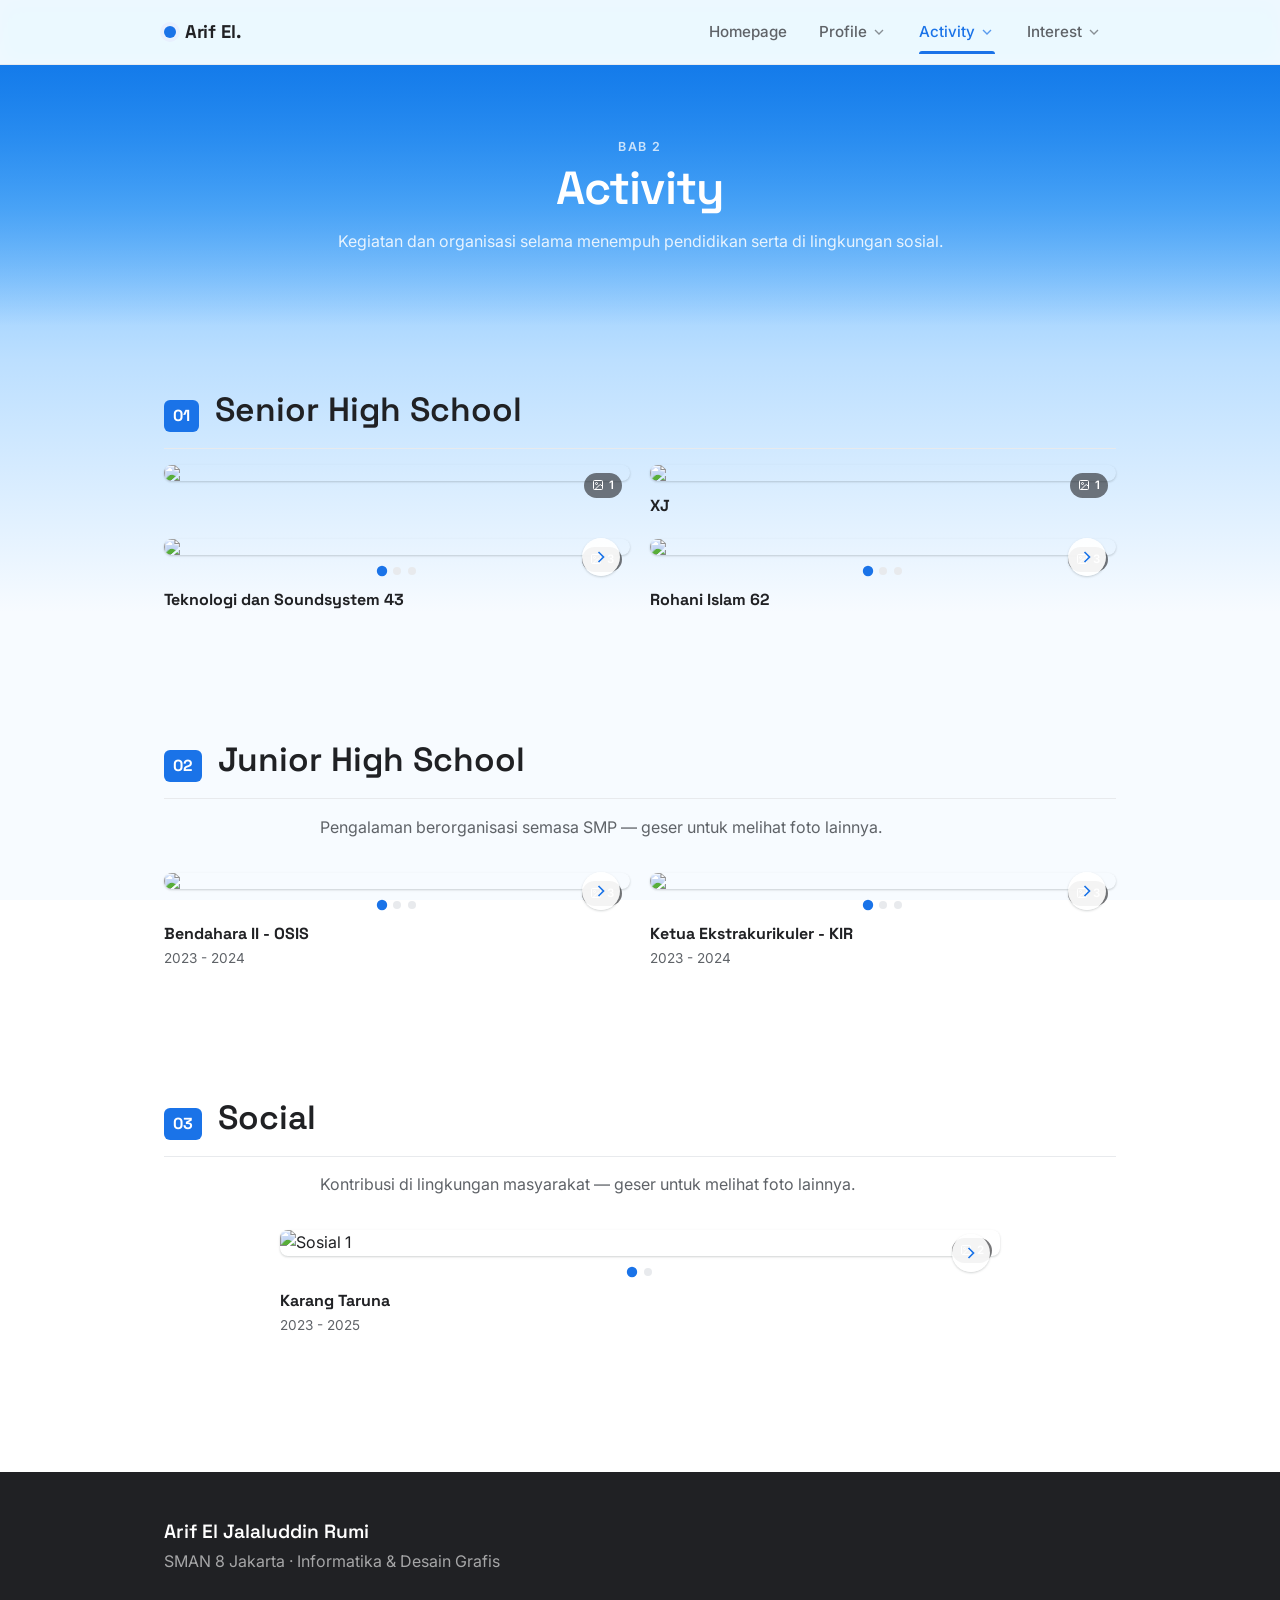
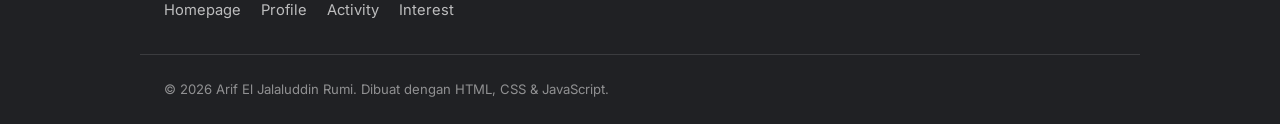
==== activity.html @ 5ea63747 "Add files via upload" ====
<!DOCTYPE html>
<html lang="id" class="bg-background">
<head>
  <meta charset="UTF-8" />
  <meta name="viewport" content="width=device-width, initial-scale=1.0" />
  <title>Activity — Arif El Jalaluddin Rumi</title>
  <meta name="description" content="Aktivitas Arif: Senior High School, Junior High School, dan kegiatan sosial." />
  <meta name="theme-color" content="#2b2f7a" />
  <link rel="preconnect" href="https://fonts.googleapis.com" />
  <link rel="preconnect" href="https://fonts.gstatic.com" crossorigin />
  <link href="https://fonts.googleapis.com/css2?family=Space+Grotesk:wght@400;500;600;700&family=Inter:wght@400;500;600&display=swap" rel="stylesheet" />
  <link rel="stylesheet" href="styles.css" />
</head>
<body>

  <!-- ============ NAV ============ -->
  <header class="nav">
    <nav class="wrap nav__inner" aria-label="Navigasi utama">
      <a href="index.html" class="brand"><span class="brand__dot"></span>Arif El.</a>
      <button class="nav__toggle" aria-label="Buka menu" aria-expanded="false">
        <svg viewBox="0 0 24 24" fill="none" stroke="currentColor" stroke-width="2"><line x1="3" y1="6" x2="21" y2="6"/><line x1="3" y1="12" x2="21" y2="12"/><line x1="3" y1="18" x2="21" y2="18"/></svg>
      </button>
      <ul class="nav__links">
        <li><a class="nav__link" data-page="index.html" href="index.html">Homepage</a></li>
        <li class="has-drop">
          <a class="nav__link" data-page="profile.html" href="profile.html">Profile
            <svg viewBox="0 0 24 24" fill="none" stroke="currentColor" stroke-width="2"><polyline points="6 9 12 15 18 9"/></svg>
          </a>
          <div class="dropdown">
            <a href="profile.html#skills">Skills</a>
            <a href="profile.html#future">Vision</a>
            <a href="profile.html#archive">Archive</a>
          </div>
        </li>
        <li class="has-drop">
          <a class="nav__link active" data-page="activity.html" href="activity.html">Activity
            <svg viewBox="0 0 24 24" fill="none" stroke="currentColor" stroke-width="2"><polyline points="6 9 12 15 18 9"/></svg>
          </a>
          <div class="dropdown">
            <a href="#shs">Senior High School</a>
            <a href="#jhs">Junior High School</a>
            <a href="#social">Social</a>
          </div>
        </li>
        <li class="has-drop">
          <a class="nav__link" data-page="interest.html" href="interest.html">Interest
            <svg viewBox="0 0 24 24" fill="none" stroke="currentColor" stroke-width="2"><polyline points="6 9 12 15 18 9"/></svg>
          </a>
          <div class="dropdown">
            <a href="interest.html#book">Book</a>
            <a href="interest.html#graphic">Graphic Design</a>
            <a href="interest.html#photography">Photography</a>
          </div>
        </li>
      </ul>
    </nav>
  </header>

  <!-- ============ PAGE HERO ============ -->
  <section class="pagehero">
    <div class="wrap">
      <p class="eyebrow" style="color:rgba(255,255,255,0.75)">Bab 2</p>
      <h1>Activity</h1>
      <p>Kegiatan dan organisasi selama menempuh pendidikan serta di lingkungan sosial.</p>
    </div>
  </section>

  <!-- ============ SENIOR HIGH SCHOOL ============ -->
  <section id="shs" class="subsection">
    <div class="wrap">
      <div class="sub-head reveal"><span class="num">01</span><h2>Senior High School</h2></div>
      <div class="gallery gallery--2">
        <div class="reveal">
          <div class="slider wide" data-slider>
            <span class="slider__count"><svg viewBox="0 0 24 24" fill="none" stroke="currentColor" stroke-width="2"><rect x="3" y="3" width="18" height="18" rx="2"/><circle cx="9" cy="9" r="2"/><path d="m21 15-3.09-3.09a2 2 0 0 0-2.82 0L6 21"/></svg>1</span>
            <div class="slider__viewport">
              <div class="slider__track">
                <div class="slider__slide"><div class="slider__img"><img src ="a11.png"></div></div>
              </div>
            </div>
            <button class="slider__btn slider__btn--prev" type="button" aria-label="Foto sebelumnya"><svg viewBox="0 0 24 24" fill="none" stroke="currentColor" stroke-width="2"><polyline points="15 18 9 12 15 6"/></svg></button>
            <button class="slider__btn slider__btn--next" type="button" aria-label="Foto berikutnya"><svg viewBox="0 0 24 24" fill="none" stroke="currentColor" stroke-width="2"><polyline points="9 18 15 12 9 6"/></svg></button>
            <div class="slider__dots"></div>
          </div>
        </div>
        <div class="reveal">
          <div class="slider wide" data-slider>
            <span class="slider__count"><svg viewBox="0 0 24 24" fill="none" stroke="currentColor" stroke-width="2"><rect x="3" y="3" width="18" height="18" rx="2"/><circle cx="9" cy="9" r="2"/><path d="m21 15-3.09-3.09a2 2 0 0 0-2.82 0L6 21"/></svg>1</span>
            <div class="slider__viewport">
              <div class="slider__track">
                <div class="slider__slide"><div class="slider__img"><img src = "a21.png"></div></div>
              </div>
            </div>
            <button class="slider__btn slider__btn--prev" type="button" aria-label="Foto sebelumnya"><svg viewBox="0 0 24 24" fill="none" stroke="currentColor" stroke-width="2"><polyline points="15 18 9 12 15 6"/></svg></button>
            <button class="slider__btn slider__btn--next" type="button" aria-label="Foto berikutnya"><svg viewBox="0 0 24 24" fill="none" stroke="currentColor" stroke-width="2"><polyline points="9 18 15 12 9 6"/></svg></button>
            <div class="slider__dots"></div>
          </div>
          <div class="caption-card"><strong>XJ</strong></div>
        </div>
        <div class="reveal">
          <div class="slider wide" data-slider>
            <span class="slider__count"><svg viewBox="0 0 24 24" fill="none" stroke="currentColor" stroke-width="2"><rect x="3" y="3" width="18" height="18" rx="2"/><circle cx="9" cy="9" r="2"/><path d="m21 15-3.09-3.09a2 2 0 0 0-2.82 0L6 21"/></svg>3</span>
            <div class="slider__viewport">
              <div class="slider__track">
                <div class="slider__slide"><div class="slider__img"> <img src = "a31.JPG"></div></div>
                <div class="slider__slide"><div class="slider__img"><img src = "a321.png"></div></div>
                <div class="slider__slide"><div class="slider__img"> <img src = "a331.png"></div></div>
              </div>
            </div>
            <button class="slider__btn slider__btn--prev" type="button" aria-label="Foto sebelumnya"><svg viewBox="0 0 24 24" fill="none" stroke="currentColor" stroke-width="2"><polyline points="15 18 9 12 15 6"/></svg></button>
            <button class="slider__btn slider__btn--next" type="button" aria-label="Foto berikutnya"><svg viewBox="0 0 24 24" fill="none" stroke="currentColor" stroke-width="2"><polyline points="9 18 15 12 9 6"/></svg></button>
            <div class="slider__dots"></div>
          </div>
          <div class="caption-card"><strong>Teknologi dan Soundsystem 43</strong></div>
        </div>
        <div class="reveal">
          <div class="slider wide" data-slider>
            <span class="slider__count"><svg viewBox="0 0 24 24" fill="none" stroke="currentColor" stroke-width="2"><rect x="3" y="3" width="18" height="18" rx="2"/><circle cx="9" cy="9" r="2"/><path d="m21 15-3.09-3.09a2 2 0 0 0-2.82 0L6 21"/></svg>3</span>
            <div class="slider__viewport">
              <div class="slider__track">
                <div class="slider__slide"><div class="slider__img"><img src = "C:\Users\LENOVO\OneDrive\Documents\arif-el-portfolio0\public\a43.jpg"></div></div>
                <div class="slider__slide"><div class="slider__img"><img src = "a421.png"></div></div>
                <div class="slider__slide"><div class="slider__img"><img src = "C:\Users\LENOVO\OneDrive\Documents\arif-el-portfolio0\public\a41.jpg"></div></div>
              </div>
            </div>
            <button class="slider__btn slider__btn--prev" type="button" aria-label="Foto sebelumnya"><svg viewBox="0 0 24 24" fill="none" stroke="currentColor" stroke-width="2"><polyline points="15 18 9 12 15 6"/></svg></button>
            <button class="slider__btn slider__btn--next" type="button" aria-label="Foto berikutnya"><svg viewBox="0 0 24 24" fill="none" stroke="currentColor" stroke-width="2"><polyline points="9 18 15 12 9 6"/></svg></button>
            <div class="slider__dots"></div>
          </div>
          <div class="caption-card"><strong>Rohani Islam 62</strong></div>
        </div>
      </div>
    </div>
  </section>

  <!-- ============ JUNIOR HIGH SCHOOL ============ -->
  <section id="jhs" class="subsection">
    <div class="wrap">
      <div class="sub-head reveal"><span class="num">02</span><h2>Junior High School</h2></div>
      <p class="section-lead reveal" style="margin-bottom:2rem">Pengalaman berorganisasi semasa SMP — geser untuk melihat foto lainnya.</p>
      <div class="gallery gallery--2">
        <div class="reveal">
          <div class="slider wide" data-slider>
            <span class="slider__count"><svg viewBox="0 0 24 24" fill="none" stroke="currentColor" stroke-width="2"><rect x="3" y="3" width="18" height="18" rx="2"/><circle cx="9" cy="9" r="2"/><path d="m21 15-3.09-3.09a2 2 0 0 0-2.82 0L6 21"/></svg>3</span>
            <div class="slider__viewport">
              <div class="slider__track">
                <div class="slider__slide"><div class="slider__img"><img src = "a51.JPG"></div></div>
                <div class="slider__slide"><div class="slider__img"><img src = "a53.jpg"></div></div>
                <div class="slider__slide"><div class="slider__img"><img src = "IMG-20240913-WA0010.jpg"></div></div>
              </div>
            </div>
            <button class="slider__btn slider__btn--prev" type="button" aria-label="Foto sebelumnya"><svg viewBox="0 0 24 24" fill="none" stroke="currentColor" stroke-width="2"><polyline points="15 18 9 12 15 6"/></svg></button>
            <button class="slider__btn slider__btn--next" type="button" aria-label="Foto berikutnya"><svg viewBox="0 0 24 24" fill="none" stroke="currentColor" stroke-width="2"><polyline points="9 18 15 12 9 6"/></svg></button>
            <div class="slider__dots"></div>
          </div>
          <div class="caption-card"><strong>Bendahara II - OSIS</strong><span>2023 - 2024</span></div>
        </div>
        <div class="reveal">
          <div class="slider wide" data-slider>
            <span class="slider__count"><svg viewBox="0 0 24 24" fill="none" stroke="currentColor" stroke-width="2"><rect x="3" y="3" width="18" height="18" rx="2"/><circle cx="9" cy="9" r="2"/><path d="m21 15-3.09-3.09a2 2 0 0 0-2.82 0L6 21"/></svg>3</span>
            <div class="slider__viewport">
              <div class="slider__track">
                <div class="slider__slide"><div class="slider__img"><img src = "a61.jpg"></div></div>
                <div class="slider__slide"><div class="slider__img"><img src = "a62.jpg"></div></div>
                <div class="slider__slide"><div class="slider__img"><img src = "a63.jpg"></div></div>
              </div>
            </div>
            <button class="slider__btn slider__btn--prev" type="button" aria-label="Foto sebelumnya"><svg viewBox="0 0 24 24" fill="none" stroke="currentColor" stroke-width="2"><polyline points="15 18 9 12 15 6"/></svg></button>
            <button class="slider__btn slider__btn--next" type="button" aria-label="Foto berikutnya"><svg viewBox="0 0 24 24" fill="none" stroke="currentColor" stroke-width="2"><polyline points="9 18 15 12 9 6"/></svg></button>
            <div class="slider__dots"></div>
          </div>
          <div class="caption-card"><strong>Ketua Ekstrakurikuler - KIR</strong><span>2023 - 2024</span></div>
        </div>
      </div>
    </div>
  </section>

  <!-- ============ SOCIAL ============ -->
  <section id="social" class="subsection">
    <div class="wrap">
      <div class="sub-head reveal"><span class="num">03</span><h2>Social</h2></div>
      <p class="section-lead reveal" style="margin-bottom:2rem">Kontribusi di lingkungan masyarakat — geser untuk melihat foto lainnya.</p>
      
      <div class="gallery" style="max-width:720px;margin-inline:auto">
        <div class="reveal">
          <div class="slider" data-slider>
            <span class="slider__count">
              <svg viewBox="0 0 24 24" fill="none" stroke="currentColor" stroke-width="2"><rect x="3" y="3" width="18" height="18" rx="2"/><circle cx="9" cy="9" r="2"/><path d="m21 15-3.09-3.09a2 2 0 0 0-2.82 0L6 21"/></svg>2
            </span>
            <div class="slider__viewport">
              <div class="slider__track">
                
                <!-- GANTI BAGIAN INI: Hapus <div class="note"> -->
                <div class="slider__slide"><img class="slider__img" src="a71.JPG" alt="Sosial 1"></div>
                <div class="slider__slide"><img class="slider__img" src="a72.jpg" alt="Sosial 2"></div>
                
              </div>
            </div>
            <button class="slider__btn slider__btn--prev" type="button" aria-label="Foto sebelumnya"><svg viewBox="0 0 24 24" fill="none" stroke="currentColor" stroke-width="2"><polyline points="15 18 9 12 15 6"/></svg></button>
            <button class="slider__btn slider__btn--next" type="button" aria-label="Foto berikutnya"><svg viewBox="0 0 24 24" fill="none" stroke="currentColor" stroke-width="2"><polyline points="9 18 15 12 9 6"/></svg></button>
            <div class="slider__dots"></div>
          </div>
          <div class="caption-card"><strong>Karang Taruna</strong><span>2023 - 2025</span></div>
        </div>
      </div>
    </div>
</section>
  <!-- ============ FOOTER ============ -->
  <footer class="footer">
    <div class="wrap footer__inner">
      <div>
        <h3>Arif El Jalaluddin Rumi</h3>
        <p>SMAN 8 Jakarta &middot; Informatika &amp; Desain Grafis</p>
      </div>
      <nav class="footer__links" aria-label="Footer">
        <a href="index.html">Homepage</a>
        <a href="profile.html">Profile</a>
        <a href="activity.html">Activity</a>
        <a href="interest.html">Interest</a>
      </nav>
    </div>
    <div class="wrap footer__copy">&copy; 2026 Arif El Jalaluddin Rumi. Dibuat dengan HTML, CSS &amp; JavaScript.</div>
  </footer>

  <script src="main.js"></script>
</body>
</html>
---- styles.css ----
/* ============================================================
   Arif El — Portfolio
   Restyled to feel like Google Sites (clean, Material, airy)
   Palette (5): white / near-black / grey / Google-blue / indigo banner
   ============================================================ */

:root {
  --bg: #ffffff;
  --surface: #f8f9fa;          /* Google grey 50 */
  --fg: #202124;               /* Google grey 900 */
  --muted: #5f6368;            /* Google grey 700 */
  --line: #e8eaed;             /* hairline grey */
  --accent: #1a73e8;           /* Google blue */
  --accent-weak: #e8f0fe;      /* blue tint */
  --banner: #1f2555;           /* deep indigo banner */
  --banner-2: #343a76;
  --radius: 8px;
  --shadow-1: 0 1px 2px rgba(60,64,67,.14), 0 1px 3px rgba(60,64,67,.10);
  --shadow-2: 0 1px 3px rgba(60,64,67,.16), 0 4px 12px rgba(60,64,67,.14);
  --wrap: 1000px;
}

*, *::before, *::after { box-sizing: border-box; }

html { -webkit-text-size-adjust: 100%; scroll-behavior: smooth; }
/* Clean gradient: bright blue -> soft white, fixed so it stays smooth on scroll */
html.bg-background, body {
  background: linear-gradient(180deg, #339dff 0%, #6fbcff 18%, #bcdfff 40%, #f7fbff 68%);
  background-attachment: fixed;
}

body {
  margin: 0;
  font-family: "Inter", Roboto, "Helvetica Neue", Arial, sans-serif;
  color: var(--fg);
  line-height: 1.6;
  font-size: 16px;
  -webkit-font-smoothing: antialiased;
}

h1, h2, h3, h4 {
  font-family: "Space Grotesk", "Google Sans", Roboto, sans-serif;
  color: var(--fg);
  line-height: 1.2;
  font-weight: 600;
  margin: 0;
  text-wrap: balance;
}

p { margin: 0 0 1rem; text-wrap: pretty; }
a { color: inherit; text-decoration: none; }
img { max-width: 100%; display: block; }

.wrap {
  width: 100%;
  max-width: var(--wrap);
  margin-inline: auto;
  padding-inline: 24px;
}

.eyebrow {
  font-size: .78rem;
  letter-spacing: .12em;
  text-transform: uppercase;
  font-weight: 600;
  color: var(--accent);
  margin: 0 0 .5rem;
}

.center { text-align: center; }

/* ============================================================
   NAV — Google Sites style top bar with underline tabs
   ============================================================ */
.nav {
  position: sticky;
  top: 0;
  z-index: 60;
  background: rgba(255,255,255,.92);
  backdrop-filter: saturate(180%) blur(10px);
  border-bottom: 1px solid var(--line);
}
.nav__inner {
  display: flex;
  align-items: center;
  justify-content: space-between;
  gap: 1rem;
  min-height: 64px;
}
.brand {
  display: inline-flex;
  align-items: center;
  gap: .55rem;
  font-family: "Space Grotesk", sans-serif;
  font-weight: 700;
  font-size: 1.15rem;
  letter-spacing: -.01em;
}
.brand__dot {
  width: 12px; height: 12px;
  border-radius: 50%;
  background: var(--accent);
  box-shadow: 0 0 0 4px var(--accent-weak);
}

.nav__toggle {
  display: none;
  background: transparent;
  border: none;
  color: var(--fg);
  cursor: pointer;
  padding: .4rem;
  border-radius: 50%;
}
.nav__toggle:hover { background: var(--surface); }
.nav__toggle svg { width: 24px; height: 24px; }

.nav__links {
  list-style: none;
  display: flex;
  align-items: center;
  gap: .25rem;
  margin: 0;
  padding: 0;
}
.nav__link {
  position: relative;
  display: inline-flex;
  align-items: center;
  gap: .3rem;
  padding: .55rem .85rem;
  border-radius: 6px;
  font-size: .95rem;
  font-weight: 500;
  color: var(--muted);
  transition: background .18s ease, color .18s ease;
}
.nav__link svg { width: 16px; height: 16px; opacity: .7; }
.nav__link:hover { background: var(--surface); color: var(--fg); }
.nav__link.active { color: var(--accent); }
/* Google Sites tab underline */
.nav__link.active::after {
  content: "";
  position: absolute;
  left: .85rem; right: .85rem;
  bottom: -1px;
  height: 3px;
  border-radius: 3px 3px 0 0;
  background: var(--accent);
}

/* Dropdown */
.has-drop { position: relative; }
.dropdown {
  position: absolute;
  top: calc(100% + 6px);
  left: 0;
  min-width: 220px;
  background: var(--bg);
  border: 1px solid var(--line);
  border-radius: var(--radius);
  box-shadow: var(--shadow-2);
  padding: .4rem;
  opacity: 0;
  visibility: hidden;
  transform: translateY(6px);
  transition: opacity .18s ease, transform .18s ease, visibility .18s;
}
.has-drop:hover .dropdown,
.has-drop:focus-within .dropdown {
  opacity: 1; visibility: visible; transform: translateY(0);
}
.dropdown a {
  display: block;
  padding: .55rem .7rem;
  border-radius: 6px;
  font-size: .9rem;
  color: var(--muted);
  transition: background .15s ease, color .15s ease;
}
.dropdown a:hover { background: var(--accent-weak); color: var(--accent); }

/* ============================================================
   HERO (homepage) — Google Sites banner
   ============================================================ */
.hero {
  background: linear-gradient(180deg, #147bea 0%, rgba(35,140,240,.6) 48%, rgba(51,157,255,0) 100%);
  color: #fff;
  padding: 96px 0 104px;
  text-align: center;
}
.hero__inner { max-width: 760px; margin-inline: auto; padding-inline: 24px; }
.hero h1 {
  color: #fff;
  font-size: clamp(2rem, 5vw, 3.25rem);
  letter-spacing: -.02em;
  margin-bottom: 1rem;
}
.hero__sub {
  color: rgba(255,255,255,.85);
  font-size: 1.08rem;
  max-width: 620px;
  margin: 0 auto 2rem;
}
.hero__actions {
  display: flex;
  gap: .75rem;
  justify-content: center;
  flex-wrap: wrap;
}

.btn {
  display: inline-flex;
  align-items: center;
  gap: .5rem;
  padding: .7rem 1.4rem;
  border-radius: 999px;
  font-weight: 600;
  font-size: .95rem;
  cursor: pointer;
  transition: transform .15s ease, box-shadow .2s ease, background .2s ease;
}
.btn svg { width: 16px; height: 16px; }
.btn--primary { background: #fff; color: var(--banner); box-shadow: var(--shadow-1); }
.btn--primary:hover { transform: translateY(-2px); box-shadow: var(--shadow-2); }
.btn--ghost { color: #fff; border: 1px solid rgba(255,255,255,.5); }
.btn--ghost:hover { background: rgba(255,255,255,.12); }

/* ============================================================
   PAGE HERO (inner pages banner)
   ============================================================ */
.pagehero {
  background: linear-gradient(180deg, #147bea 0%, rgba(35,140,240,.6) 55%, rgba(51,157,255,0) 100%);
  color: #fff;
  padding: 72px 0;
  text-align: center;
}
.pagehero h1 {
  color: #fff;
  font-size: clamp(1.9rem, 4.5vw, 2.9rem);
  letter-spacing: -.02em;
  margin: .25rem 0 .75rem;
}
.pagehero p { color: rgba(255,255,255,.85); max-width: 620px; margin: 0 auto; }

/* ============================================================
   INTRO
   ============================================================ */
.intro { padding: 72px 24px; }
.intro__grid {
  display: grid;
  grid-template-columns: 1fr;
  gap: 2.5rem;
  align-items: center;
}
.intro__photo {
  width: 100%;
  max-width: 360px;
  margin-inline: auto;
  border-radius: var(--radius);
  overflow: hidden;
  box-shadow: var(--shadow-2);
}
.intro__body h2 { font-size: 1.9rem; margin-bottom: 1rem; }
.intro__body p { color: var(--muted); }

/* ============================================================
   ABOUT BAND
   ============================================================ */
.section-pad { padding-block: 72px; }
.about-band {
  position: relative;
  background: transparent;
  overflow: hidden;
}
.stripes-overlay { display: none; } /* keep it clean, Google Sites style */
.about__grid {
  display: grid;
  grid-template-columns: 1fr;
  gap: 2.5rem;
  align-items: center;
}
.about__list { list-style: none; margin: 0; padding: 0; }
.about__list li {
  display: grid;
  grid-template-columns: 1fr;
  gap: .1rem;
  padding: 1rem 0;
  border-bottom: 1px solid var(--line);
}
.about__key { font-size: .8rem; text-transform: uppercase; letter-spacing: .08em; color: var(--accent); font-weight: 600; }
.about__val { font-family: "Space Grotesk", sans-serif; font-size: 1.15rem; font-weight: 500; }
.about__photos { display: grid; grid-template-columns: 1fr 1fr; gap: 1rem; }

/* ============================================================
   REACH ME card
   ============================================================ */
.glass.reach, .reach {
  margin: -40px auto 0;
  max-width: 520px;
  background: var(--bg);
  border: 1px solid var(--line);
  border-radius: 16px;
  box-shadow: var(--shadow-2);
  padding: 2rem;
  position: relative;
  z-index: 5;
}
.reach h3 { font-size: 1.4rem; margin-bottom: 1.25rem; text-align: center; }
.reach__row {
  display: flex;
  align-items: center;
  gap: .9rem;
  padding: .7rem 0;
  border-bottom: 1px solid var(--line);
  color: var(--muted);
  font-size: .98rem;
}
.reach__row:last-child { border-bottom: none; }
.reach__ic {
  flex: none;
  width: 40px; height: 40px;
  display: grid; place-items: center;
  border-radius: 50%;
  color: #fff;
}
.reach__ic svg { width: 20px; height: 20px; }
.reach__ic.wa { background: #25d366; }
.reach__ic.ig { background: linear-gradient(45deg,#f58529,#dd2a7b,#8134af); }
.reach__ic.line { background: #06c755; }

/* ============================================================
   SECTION PREVIEW (three chapters)
   ============================================================ */
.section-title { font-size: clamp(1.7rem, 4vw, 2.4rem); margin: .25rem 0 .75rem; }
.section-lead { color: var(--muted); max-width: 640px; margin: 0 auto; }
.previews {
  display: grid;
  grid-template-columns: 1fr;
  gap: 1.25rem;
  margin-top: 2.5rem;
}
.preview-card {
  position: relative;
  display: block;
  padding: 2rem 1.75rem;
  background: var(--bg);
  border: 1px solid var(--line);
  border-radius: 16px;
  box-shadow: var(--shadow-1);
  transition: transform .2s ease, box-shadow .2s ease, border-color .2s ease;
  overflow: hidden;
}
.preview-card::before {
  content: "";
  position: absolute; inset: 0 0 auto 0;
  height: 5px;
  background: var(--accent);
  transform: scaleX(0);
  transform-origin: left;
  transition: transform .3s ease;
}
.preview-card--2::before { background: #34a853; }
.preview-card--3::before { background: #fbbc04; }
.preview-card:hover { transform: translateY(-4px); box-shadow: var(--shadow-2); }
.preview-card:hover::before { transform: scaleX(1); }
.preview-card h3 { font-size: 1.4rem; margin-bottom: .5rem; }
.preview-card p { color: var(--muted); margin: 0; }
.preview-card .arrow {
  position: absolute;
  top: 1.5rem; right: 1.5rem;
  color: var(--muted);
  transition: color .2s ease, transform .2s ease;
}
.preview-card:hover .arrow { color: var(--accent); transform: translate(3px,-3px); }

/* ============================================================
   SUBSECTIONS (Profile / Activity / Interest)
   ============================================================ */
.subsection { padding-block: 64px; }
.subsection:nth-of-type(even) { background: transparent; }
.sub-head {
  display: flex;
  align-items: baseline;
  gap: 1rem;
  margin-bottom: 1rem;
  padding-bottom: 1rem;
  border-bottom: 1px solid var(--line);
}
.sub-head .num {
  font-family: "Space Grotesk", sans-serif;
  font-size: 1rem;
  font-weight: 700;
  color: #fff;
  background: var(--accent);
  border-radius: 6px;
  padding: .2rem .55rem;
}
.sub-head h2 { font-size: clamp(1.5rem, 3.5vw, 2.1rem); }

/* ============================================================
   SKILLS
   ============================================================ */
.skills-grid { display: grid; grid-template-columns: 1fr; gap: 2rem; margin-top: 1.5rem; }
.tools-note h3 { font-size: 1.25rem; margin-bottom: .75rem; }
.tools-note p { color: var(--muted); }
.skill { margin-bottom: 1.25rem; }
.skill__top { display: flex; justify-content: space-between; font-weight: 500; margin-bottom: .4rem; font-size: .95rem; }
.skill__bar { height: 8px; background: var(--line); border-radius: 999px; overflow: hidden; }
.skill__fill {
  height: 100%;
  width: 0;
  border-radius: 999px;
  background: linear-gradient(90deg, var(--accent), #4285f4);
  transition: width 1.1s cubic-bezier(.22,1,.36,1);
}

/* ============================================================
   FUTURE
   ============================================================ */
.future-grid { display: grid; grid-template-columns: 1fr; gap: 1.5rem; }

/* ============================================================
   ARCHIVE
   ============================================================ */
.card {
  background: var(--bg);
  border: 1px solid var(--line);
  border-radius: 16px;
  box-shadow: var(--shadow-1);
  padding: 1.5rem;
}
.archive-item {
  display: grid;
  grid-template-columns: 1fr;
  gap: 1.25rem;
  align-items: center;
  margin-bottom: 1.5rem;
}
.archive-item .qr { max-width: 220px; }
.badge {
  display: inline-block;
  font-size: .72rem;
  letter-spacing: .06em;
  text-transform: uppercase;
  font-weight: 600;
  color: var(--accent);
  background: var(--accent-weak);
  padding: .3rem .7rem;
  border-radius: 999px;
  margin-bottom: .6rem;
}
.archive-item h4 { font-size: 1.2rem; margin-bottom: .5rem; }
.archive-item p { color: var(--muted); margin: 0; }
.archive-item em { color: var(--fg); font-style: italic; }

/* Certificates */
.cert-grid {
  display: grid;
  grid-template-columns: repeat(2, 1fr);
  gap: 1.25rem;
}
.cert { text-align: center; }
.cert small { display: block; margin-top: .6rem; color: var(--muted); font-weight: 500; }

/* ============================================================
   GALLERIES
   ============================================================ */
.gallery { display: grid; grid-template-columns: 1fr; gap: 1.25rem; }
.gallery--2 { grid-template-columns: repeat(2, 1fr); }
.gallery--3 { grid-template-columns: repeat(2, 1fr); }
.caption-card {
  margin-top: .75rem;
  display: flex;
  flex-direction: column;
  gap: .1rem;
}
.caption-card strong { font-family: "Space Grotesk", sans-serif; font-size: 1rem; }
.caption-card span { color: var(--muted); font-size: .85rem; }

/* Books */
.books {
  display: grid;
  grid-template-columns: repeat(2, 1fr);
  gap: 1.25rem;
}
.book__label { margin: .6rem 0 0; font-size: .85rem; color: var(--muted); font-weight: 500; text-align: center; }

/* Posters */
.posters {
  display: grid;
  grid-template-columns: repeat(2, 1fr);
  gap: 1.25rem;
}

/* Games */
.games {
  display: grid;
  grid-template-columns: repeat(2, 1fr);
  gap: 1.5rem;
  max-width: 640px;
}
.game__label { margin: .6rem 0 0; font-size: .95rem; font-weight: 600; text-align: center; }

/* ============================================================
   FLIP CARDS — no borders on photos, soft Material shadow
   ============================================================ */

   
.flip {
  position: relative;
  perspective: 1200px;
  cursor: pointer;
  border-radius: var(--radius);
  outline: none;
}
.flip.wide .flip__face { aspect-ratio: 4 / 3; }
.flip__inner {
  position: relative;
  width: 100%;
  min-height: 100%;
  transition: transform .7s cubic-bezier(.22,1,.36,1);
  transform-style: preserve-3d;
}
.flip.is-flipped .flip__inner { transform: rotateY(180deg); }
.flip__face {
  border-radius: var(--radius);
  overflow: hidden;
  backface-visibility: hidden;
  -webkit-backface-visibility: hidden;
}
.flip__front {
  box-shadow: var(--shadow-1);
  transition: box-shadow .2s ease;
}
.flip:hover .flip__front { box-shadow: var(--shadow-2); }
.flip__back {
  position: absolute;
  inset: 0;
  transform: rotateY(180deg);
  display: flex;
  flex-direction: column;
  align-items: center;
  justify-content: center;
  text-align: center;
  gap: .35rem;
  padding: 1.25rem;
  color: #fff;
  background: linear-gradient(135deg, var(--banner), var(--banner-2));
}
.flip__back h4 { color: #fff; font-size: 1.1rem; }
.flip__back p { color: rgba(255,255,255,.82); margin: 0; font-size: .9rem; }

/* flip hint icon */
.flip__hint {
  position: absolute;
  top: 8px; right: 8px;
  z-index: 4;
  width: 30px; height: 30px;
  display: grid; place-items: center;
  border-radius: 50%;
  background: rgba(255,255,255,.9);
  color: var(--accent);
  box-shadow: var(--shadow-1);
  opacity: 0;
  transform: scale(.8);
  transition: opacity .2s ease, transform .2s ease;
  pointer-events: none;
}
.flip__hint svg { width: 15px; height: 15px; }
.flip:hover .flip__hint { opacity: 1; transform: scale(1); }

/* ============================================================
   SLIDER / CAROUSEL — swipeable, multiple photos, NO borders
   ============================================================ */

   /* Pastikan track dari slider mengizinkan tinggi yang dinamis */
.slider__track {
  display: flex;
  align-items: flex-start; /* Mencegah slide dipaksa setinggi gambar tertinggi */
  transition: transform 0.4s ease-in-out;
}

.slider__slide {
  width: 100%;
  flex-shrink: 0;
}

/* Mengatur gambar agar tidak terpotong (contain) dan tingginya otomatis */
.slider__img {
  width: 100%;
  height: auto;             /* Tinggi menyesuaikan proporsi asli foto */
  max-height: 70vh;         /* Batas maksimal tinggi agar foto vertikal tidak terlalu panjang di HP */
  object-fit: contain;      /* Menampilkan seluruh bagian foto tanpa di-crop */
  display: block;
  border-radius: var(--radius-sm); /* Agar sudutnya membulat sesuai tema web Anda */
  margin: 0 auto;           /* Memastikan foto berada di tengah */
  background-color: var(--surface-tint); /* Latar belakang tipis jika foto terlalu kecil */
}

.slider { position: relative; border-radius: var(--radius); }
.slider__viewport {
  overflow: hidden;
  border-radius: var(--radius);
  box-shadow: var(--shadow-1);
  cursor: grab;
  touch-action: pan-y;
}
.slider__viewport:active { cursor: grabbing; }
.slider__track {
  display: flex;
  transition: transform .55s cubic-bezier(.22,1,.36,1);
}
.slider__slide { flex: 0 0 100%; min-width: 0; }
.slider__slide .note { border: none; border-radius: var(--radius); }
.slider.wide .slider__slide .note { aspect-ratio: auto; height: auto; }

/* prev / next buttons */
.slider__btn {
  position: absolute;
  top: 50%;
  transform: translateY(-50%);
  width: 38px; height: 38px;
  display: grid; place-items: center;
  border: none;
  border-radius: 50%;
  background: rgba(255,255,255,.92);
  color: var(--accent);
  box-shadow: var(--shadow-1);
  cursor: pointer;
  z-index: 3;
  transition: background .15s ease, opacity .2s ease, transform .15s ease;
}
.slider__btn:hover { background: #fff; }
.slider__btn svg { width: 20px; height: 20px; }
.slider__btn--prev { left: 10px; }
.slider__btn--next { right: 10px; }
.slider__btn[disabled] { opacity: 0; pointer-events: none; }

/* dots */
.slider__dots {
  display: flex;
  justify-content: center;
  gap: .45rem;
  margin-top: .75rem;
}
.slider__dot {
  width: 8px; height: 8px;
  padding: 0;
  border: none;
  border-radius: 50%;
  background: var(--line);
  cursor: pointer;
  transition: background .2s ease, transform .2s ease;
}
.slider__dot.active { background: var(--accent); transform: scale(1.3); }

/* photo count badge */
.slider__count {
  position: absolute;
  top: 8px; right: 8px;
  z-index: 3;
  display: inline-flex;
  align-items: center;
  gap: .3rem;
  font-size: .72rem;
  font-weight: 600;
  color: #fff;
  background: rgba(32,33,36,.6);
  padding: .2rem .5rem;
  border-radius: 999px;
  backdrop-filter: blur(4px);
}
.slider__count svg { width: 12px; height: 12px; }

/* ============================================================
   NOTE placeholders (where the user drops photos) — NO border
   ============================================================ */
.note {
  width: 100%;
  min-height: 180px;
  height: 100%;
  display: grid;
  place-items: center;
  text-align: center;
  padding: 1.25rem;
  border: none;                 /* explicitly no border on photos */
  border-radius: var(--radius);
  background:
    repeating-linear-gradient(45deg, #eef1f6 0 12px, #f5f7fa 12px 24px);
  color: var(--muted);
  font-size: .82rem;
  line-height: 1.45;
}
.note span { max-width: 90%; }
/* When the user replaces the note text with a real <img>, it fills cleanly */
.note img {
  width: 100%;
  height: 100%;
  object-fit: cover;
  border: none;
  border-radius: var(--radius);
}

/* ============================================================
   FOOTER
   ============================================================ */
.footer {
  background: var(--fg);
  color: #fff;
  padding-top: 48px;
  margin-top: 72px;
}
.footer__inner {
  display: flex;
  flex-direction: column;
  gap: 1.5rem;
  padding-bottom: 32px;
  border-bottom: 1px solid rgba(255,255,255,.12);
}
.footer h3 { color: #fff; font-size: 1.2rem; margin-bottom: .35rem; }
.footer__inner > div p { color: rgba(255,255,255,.6); margin: 0; }
.footer__links { display: flex; flex-wrap: wrap; gap: 1.25rem; }
.footer__links a { color: rgba(255,255,255,.7); font-size: .92rem; transition: color .15s ease; }
.footer__links a:hover { color: #fff; }
.footer__copy { padding-block: 24px; color: rgba(255,255,255,.5); font-size: .82rem; }

/* ============================================================
   SCROLL REVEAL — animated moving text/cards
   ============================================================ */
.reveal {
  opacity: 0;
  transform: translateY(24px);
  transition: opacity .7s ease, transform .7s cubic-bezier(.22,1,.36,1);
  will-change: opacity, transform;
}
.reveal.in { opacity: 1; transform: none; }

@media (prefers-reduced-motion: reduce) {
  .reveal { opacity: 1 !important; transform: none !important; transition: none; }
  .flip__inner { transition: none; }
  html { scroll-behavior: auto; }
}

/* ============================================================
   RESPONSIVE
   ============================================================ */
@media (min-width: 700px) {
  .intro__grid { grid-template-columns: 340px 1fr; }
  .about__grid { grid-template-columns: 1fr 1fr; }
  .about__list li { grid-template-columns: 200px 1fr; align-items: baseline; }
  .skills-grid { grid-template-columns: 1fr 1fr; }
  .future-grid { grid-template-columns: 1fr 1fr; }
  .previews { grid-template-columns: repeat(3, 1fr); }
  .archive-item { grid-template-columns: 240px 1fr; }
  .archive-wide { grid-template-columns: 1fr; }
  .cert-grid { grid-template-columns: repeat(3, 1fr); }
  .books { grid-template-columns: repeat(4, 1fr); }
  .posters { grid-template-columns: repeat(3, 1fr); }
  .gallery--3 { grid-template-columns: repeat(3, 1fr); }
}

@media (max-width: 900px) {
  .nav__toggle { display: inline-grid; place-items: center; }
  .nav__links {
    position: absolute;
    top: 64px; left: 0; right: 0;
    flex-direction: column;
    align-items: stretch;
    gap: 0;
    background: var(--bg);
    border-bottom: 1px solid var(--line);
    box-shadow: var(--shadow-2);
    padding: .5rem;
    max-height: 0;
    overflow: hidden;
    opacity: 0;
    pointer-events: none;
    transition: max-height .3s ease, opacity .2s ease;
  }
  .nav__links.open {
    max-height: 80vh;
    opacity: 1;
    pointer-events: auto;
    overflow-y: auto;
  }
  .nav__link { padding: .8rem 1rem; }
  .nav__link.active::after { display: none; }
  .dropdown {
    position: static;
    opacity: 1;
    visibility: visible;
    transform: none;
    box-shadow: none;
    border: none;
    padding: 0 0 .5rem 1rem;
    min-width: 0;
  }
}

@media (max-width: 520px) {
  .gallery--2, .books, .posters, .games { grid-template-columns: 1fr 1fr; }
  .about__photos { grid-template-columns: 1fr 1fr; }
}
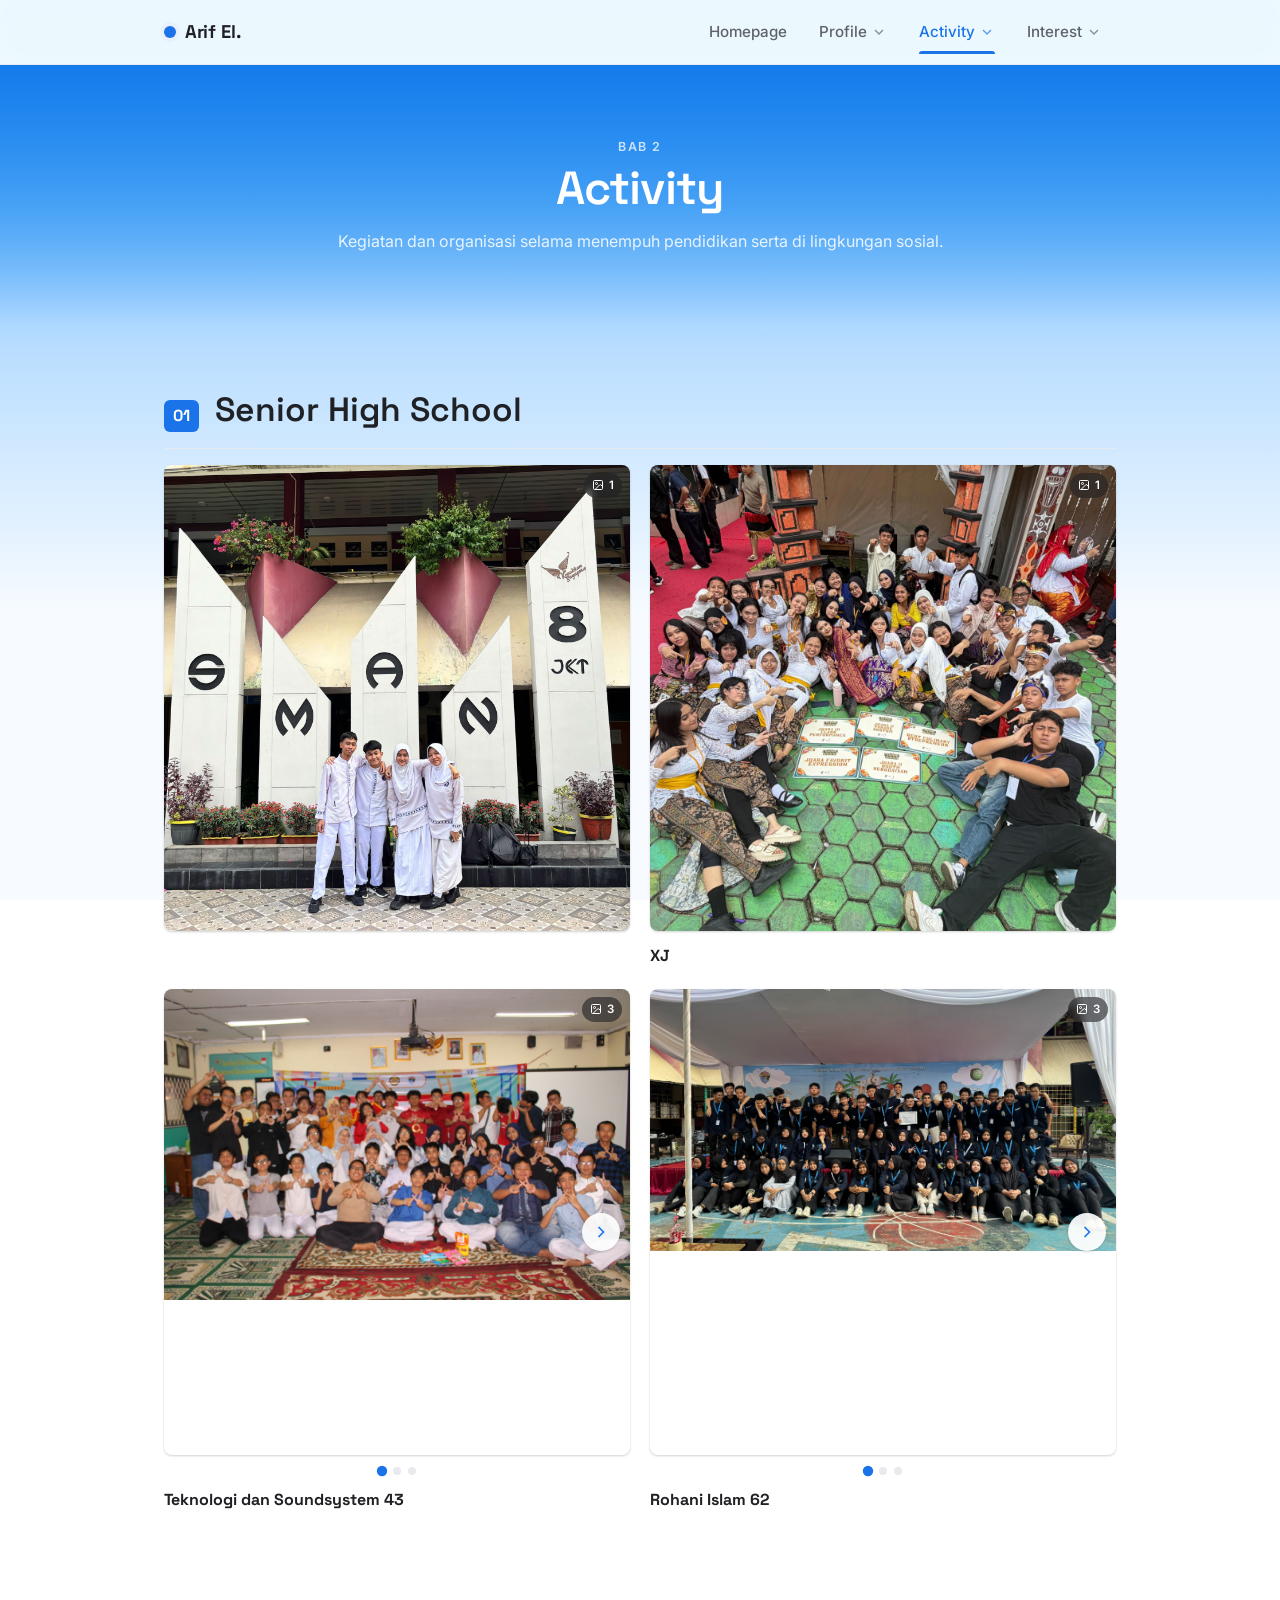
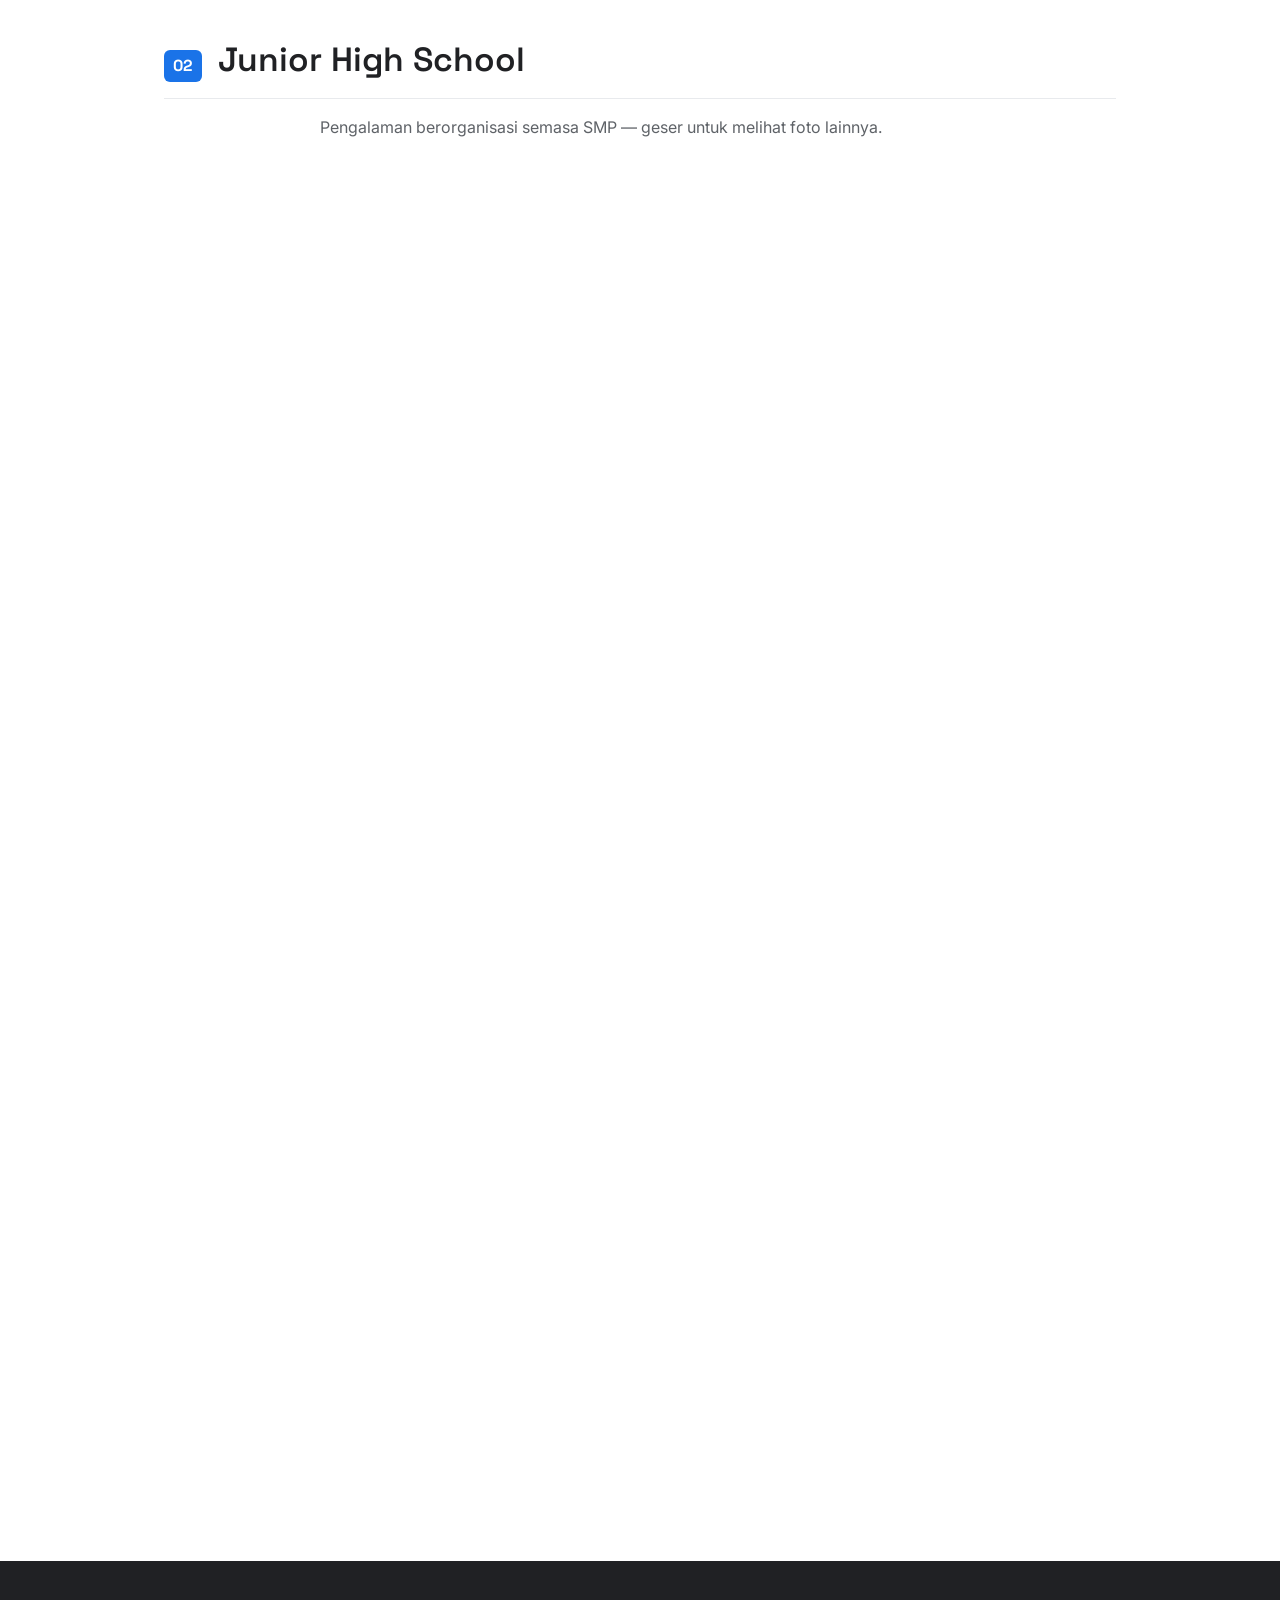
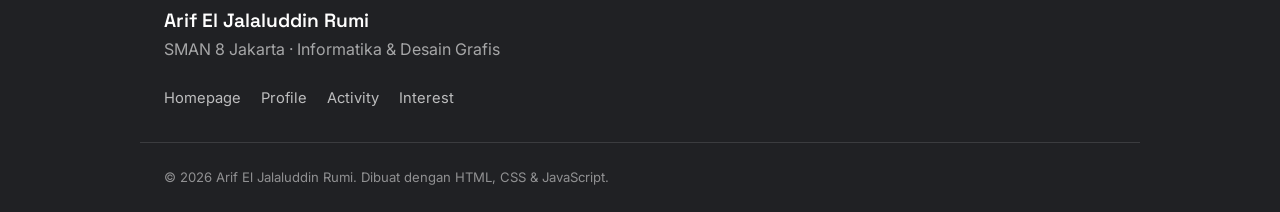
==== commit d10aa3f5: "Update image paths in activity.html for portabilit" ====
--- a/activity.html
+++ b/activity.html
@@ -118,9 +118,9 @@
             <span class="slider__count"><svg viewBox="0 0 24 24" fill="none" stroke="currentColor" stroke-width="2"><rect x="3" y="3" width="18" height="18" rx="2"/><circle cx="9" cy="9" r="2"/><path d="m21 15-3.09-3.09a2 2 0 0 0-2.82 0L6 21"/></svg>3</span>
             <div class="slider__viewport">
               <div class="slider__track">
-                <div class="slider__slide"><div class="slider__img"><img src = "C:\Users\LENOVO\OneDrive\Documents\arif-el-portfolio0\public\a43.jpg"></div></div>
+                <div class="slider__slide"><div class="slider__img"><img src = "a43.jpg"></div></div>
                 <div class="slider__slide"><div class="slider__img"><img src = "a421.png"></div></div>
-                <div class="slider__slide"><div class="slider__img"><img src = "C:\Users\LENOVO\OneDrive\Documents\arif-el-portfolio0\public\a41.jpg"></div></div>
+                <div class="slider__slide"><div class="slider__img"><img src = "a41.jpg"></div></div>
               </div>
             </div>
             <button class="slider__btn slider__btn--prev" type="button" aria-label="Foto sebelumnya"><svg viewBox="0 0 24 24" fill="none" stroke="currentColor" stroke-width="2"><polyline points="15 18 9 12 15 6"/></svg></button>
